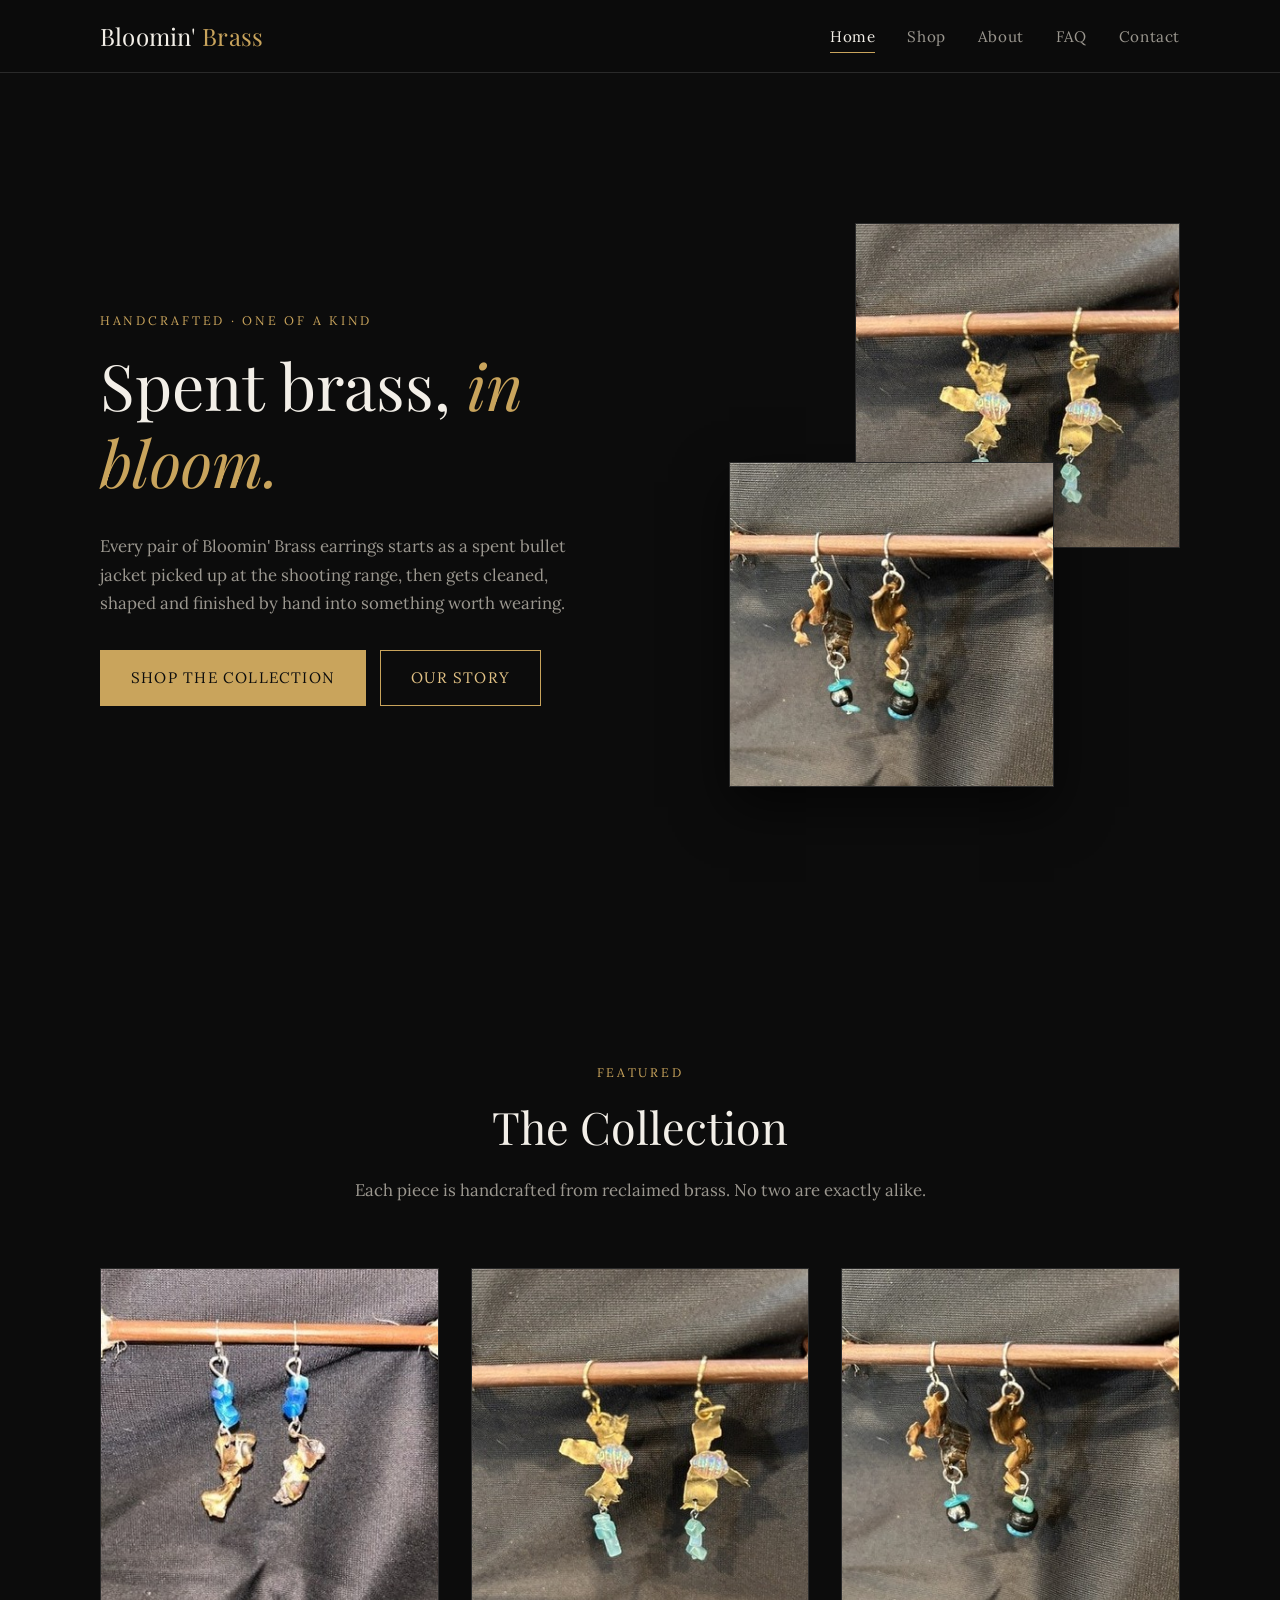
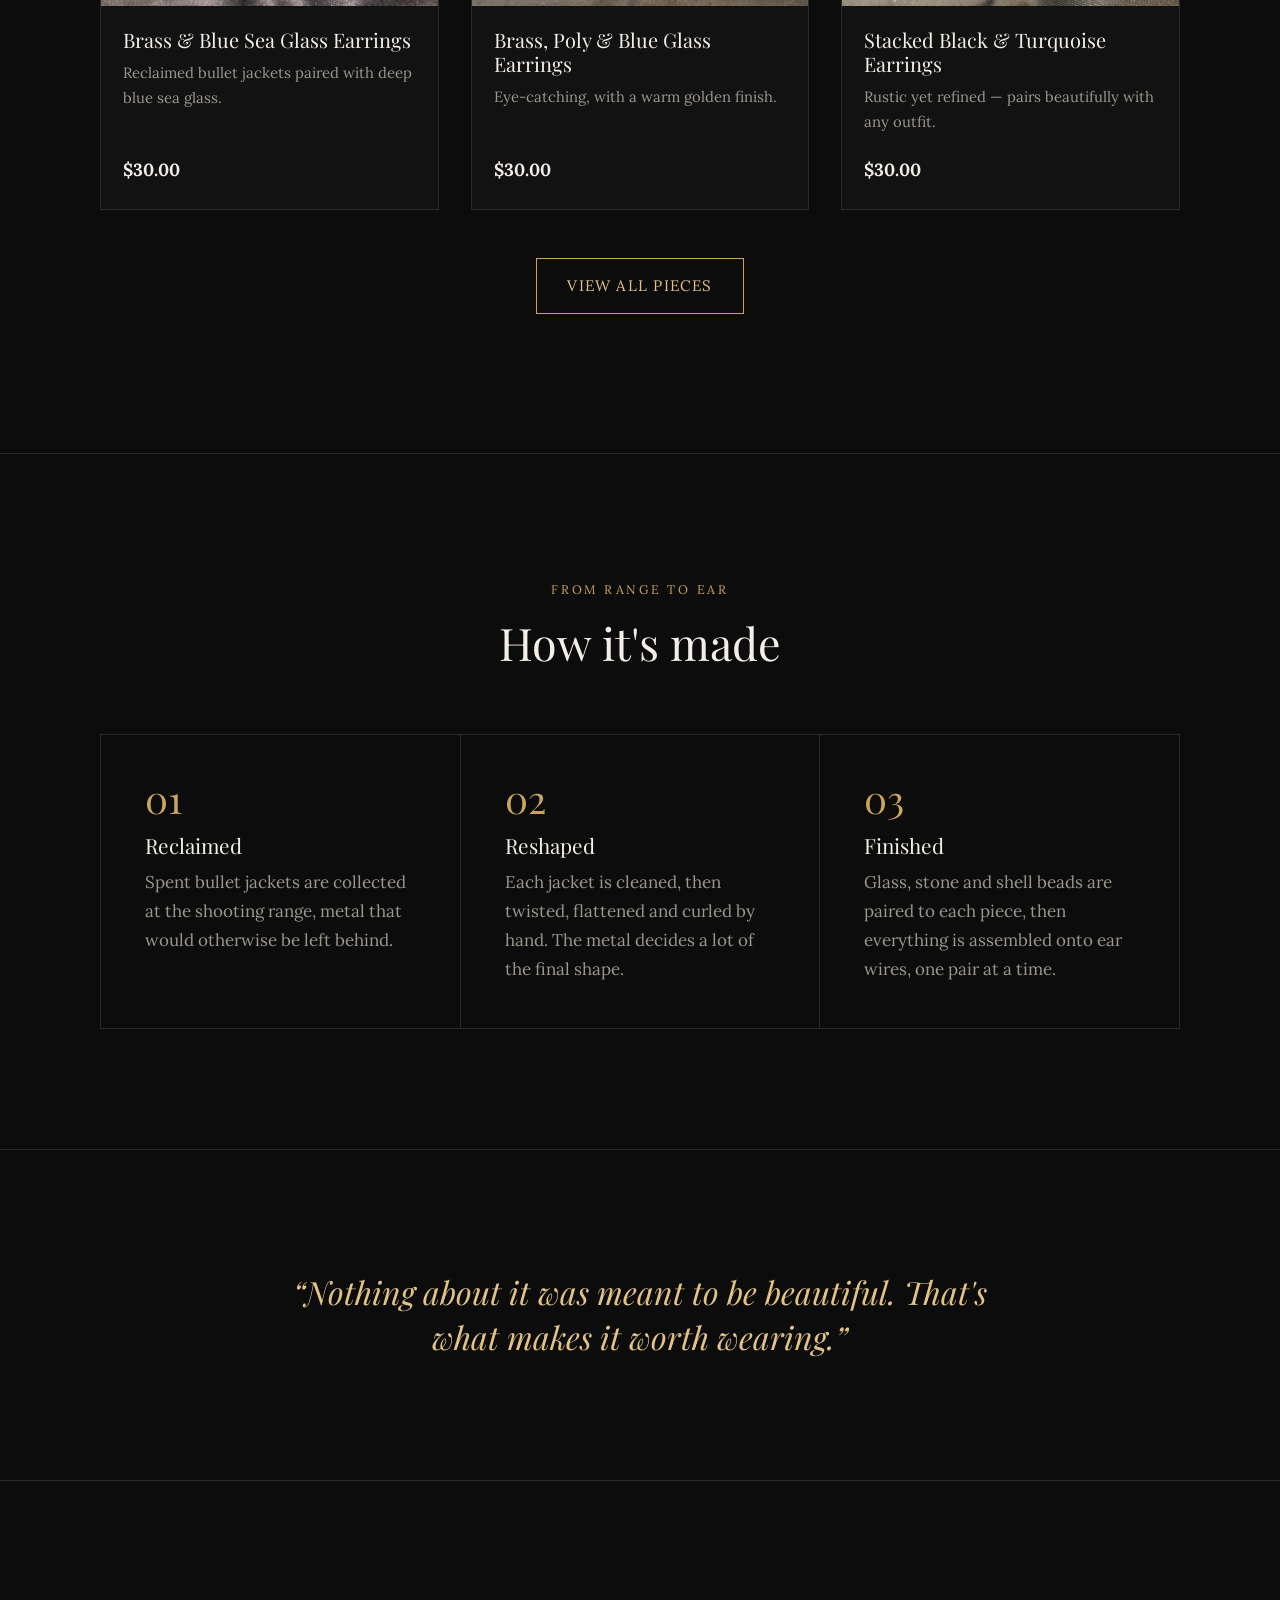
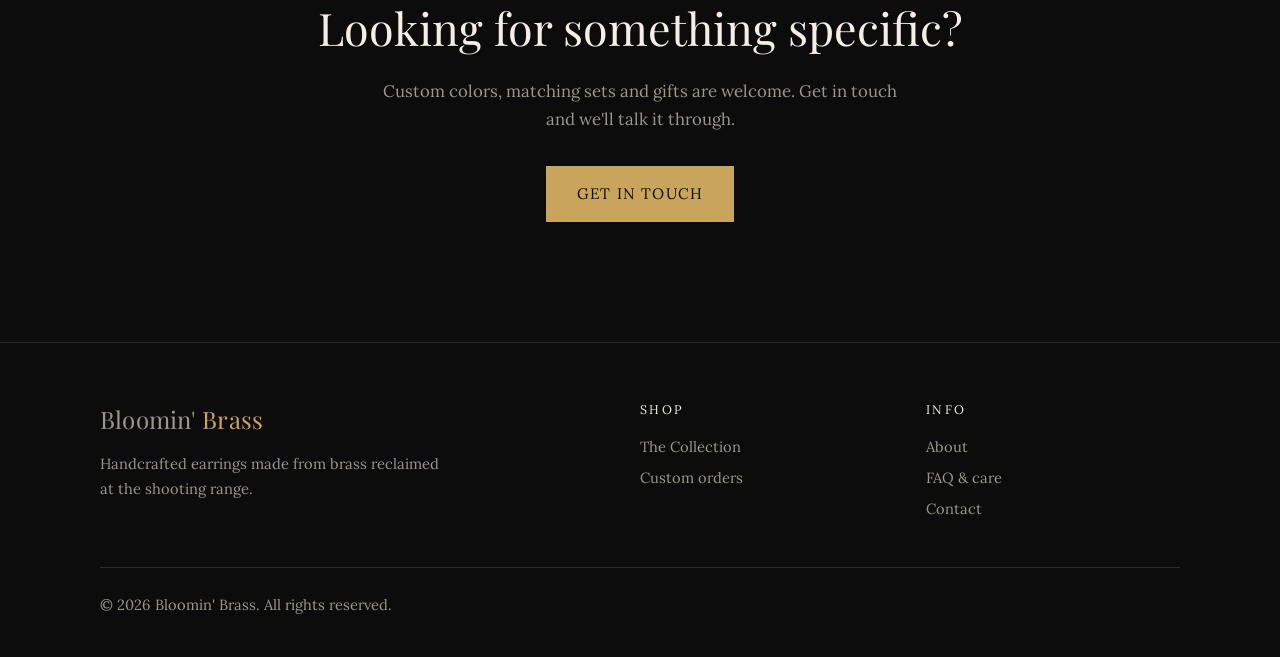
==== index.html @ 8e5ceb65 "Initial site: home, shop, product, about, FAQ and contact pages" ====
<!doctype html>
<html lang="en">
<head>
  <meta charset="utf-8">
  <meta name="viewport" content="width=device-width, initial-scale=1">
  <title>Bloomin' Brass — Earrings from Reclaimed Range Brass</title>
  <meta name="description" content="Handcrafted, one-of-a-kind earrings made from brass reclaimed at the shooting range.">
  <link rel="icon" href="images/favicon.svg" type="image/svg+xml">
  <link rel="preconnect" href="https://fonts.googleapis.com">
  <link rel="preconnect" href="https://fonts.gstatic.com" crossorigin>
  <link href="https://fonts.googleapis.com/css2?family=Lora:ital,wght@0,400;0,700;1,400&family=Playfair+Display:ital@0;1&display=swap" rel="stylesheet">
  <link rel="stylesheet" href="css/styles.css">
</head>
<body>
  <a class="skip-link" href="#main">Skip to content</a>

  <header class="site-header">
    <div class="container">
      <a class="logo" href="index.html">Bloomin' <span>Brass</span></a>
      <button class="nav-toggle" aria-expanded="false" aria-controls="nav-links">Menu</button>
      <nav aria-label="Main">
        <ul class="nav-links" id="nav-links">
          <li><a href="index.html" aria-current="page">Home</a></li>
          <li><a href="shop.html">Shop</a></li>
          <li><a href="about.html">About</a></li>
          <li><a href="faq.html">FAQ</a></li>
          <li><a href="contact.html">Contact</a></li>
        </ul>
      </nav>
    </div>
  </header>

  <main id="main">
    <section class="hero">
      <div class="container">
        <div>
          <span class="eyebrow">Handcrafted · One of a kind</span>
          <h1>Spent brass, <em>in bloom.</em></h1>
          <p class="lead">Every pair of Bloomin' Brass earrings starts as a spent bullet jacket picked up at the shooting range, then gets cleaned, shaped and finished by hand into something worth wearing.</p>
          <div class="hero-actions">
            <a class="btn" href="shop.html">Shop the collection</a>
            <a class="btn btn-outline" href="about.html">Our story</a>
          </div>
        </div>
        <div class="hero-art" aria-hidden="true">
          <img src="images/products/poly-blue-glass.jpg" alt="" width="600" height="600">
          <img src="images/products/black-turquoise.jpg" alt="" width="600" height="600">
        </div>
      </div>
    </section>

    <section class="section">
      <div class="container">
        <div class="section-head">
          <span class="eyebrow">Featured</span>
          <h2>The Collection</h2>
          <p class="lead">Each piece is handcrafted from reclaimed brass. No two are exactly alike.</p>
        </div>
        <div class="product-grid" id="featured-grid"></div>
        <p style="text-align:center;margin-top:48px"><a class="btn btn-outline" href="shop.html">View all pieces</a></p>
      </div>
    </section>

    <section class="section">
      <div class="container">
        <div class="section-head">
          <span class="eyebrow">From range to ear</span>
          <h2>How it's made</h2>
        </div>
        <div class="steps">
          <div class="step">
            <span class="step-num">01</span>
            <h3>Reclaimed</h3>
            <p>Spent bullet jackets are collected at the shooting range, metal that would otherwise be left behind.</p>
          </div>
          <div class="step">
            <span class="step-num">02</span>
            <h3>Reshaped</h3>
            <p>Each jacket is cleaned, then twisted, flattened and curled by hand. The metal decides a lot of the final shape.</p>
          </div>
          <div class="step">
            <span class="step-num">03</span>
            <h3>Finished</h3>
            <p>Glass, stone and shell beads are paired to each piece, then everything is assembled onto ear wires, one pair at a time.</p>
          </div>
        </div>
      </div>
    </section>

    <section class="section">
      <div class="container">
        <p class="pull-quote">“Nothing about it was meant to be beautiful. That's what makes it worth wearing.”</p>
      </div>
    </section>

    <section class="section cta-band">
      <div class="container">
        <h2>Looking for something specific?</h2>
        <p class="lead">Custom colors, matching sets and gifts are welcome. Get in touch and we'll talk it through.</p>
        <a class="btn" href="contact.html">Get in touch</a>
      </div>
    </section>
  </main>

  <footer class="site-footer">
    <div class="container">
      <div class="footer-grid">
        <div>
          <a class="logo" href="index.html">Bloomin' <span>Brass</span></a>
          <p style="margin-top:12px;max-width:340px">Handcrafted earrings made from brass reclaimed at the shooting range.</p>
        </div>
        <div>
          <h4>Shop</h4>
          <ul>
            <li><a href="shop.html">The Collection</a></li>
            <li><a href="contact.html">Custom orders</a></li>
          </ul>
        </div>
        <div>
          <h4>Info</h4>
          <ul>
            <li><a href="about.html">About</a></li>
            <li><a href="faq.html">FAQ &amp; care</a></li>
            <li><a href="contact.html">Contact</a></li>
          </ul>
        </div>
      </div>
      <div class="footer-bottom">© <span data-year></span> Bloomin' Brass. All rights reserved.</div>
    </div>
  </footer>

  <script src="js/products.js"></script>
  <script src="js/main.js"></script>
</body>
</html>
---- css/styles.css ----
/* Bloomin' Brass — site styles */

:root {
  --bg: #0c0c0c;
  --surface: #121212;
  --surface-2: #181818;
  --border: #2a2a2a;
  --text: #f3efe8;
  --muted: #9b978f;
  --brass: #c9a45c;
  --brass-light: #e2c285;
  --brass-dark: #8f7236;

  --font-display: "Playfair Display", Georgia, "Times New Roman", serif;
  --font-body: "Lora", Georgia, "Times New Roman", serif;

  --max: 1160px;
  --gutter: clamp(16px, 4vw, 40px);
  --radius: 2px;
}

*,
*::before,
*::after { box-sizing: border-box; }

html { scroll-behavior: smooth; }

body {
  margin: 0;
  background: var(--bg);
  color: var(--text);
  font-family: var(--font-body);
  font-size: 17px;
  line-height: 1.7;
  -webkit-font-smoothing: antialiased;
}

img { max-width: 100%; display: block; }

a { color: var(--brass-light); text-decoration: none; }
a:hover { color: var(--text); }

h1, h2, h3 {
  font-family: var(--font-display);
  font-weight: 400;
  line-height: 1.2;
  margin: 0 0 0.5em;
}
h1 { font-size: clamp(2.4rem, 6vw, 4rem); }
h2 { font-size: clamp(1.9rem, 4vw, 2.8rem); }
h3 { font-size: 1.3rem; }

p { margin: 0 0 1.1em; }

.container {
  width: 100%;
  max-width: var(--max);
  margin: 0 auto;
  padding: 0 var(--gutter);
}

.eyebrow {
  display: inline-block;
  font-size: 0.78rem;
  letter-spacing: 0.22em;
  text-transform: uppercase;
  color: var(--brass);
  margin-bottom: 1rem;
}

.lead { color: var(--muted); font-size: 1.05rem; }

.skip-link {
  position: absolute;
  left: -9999px;
}
.skip-link:focus {
  left: 16px; top: 16px;
  background: var(--brass); color: var(--bg);
  padding: 8px 14px; z-index: 100;
}

:focus-visible { outline: 2px solid var(--brass); outline-offset: 3px; }

/* ---------- Header ---------- */

.site-header {
  position: sticky;
  top: 0;
  z-index: 50;
  background: rgba(12, 12, 12, 0.92);
  backdrop-filter: blur(8px);
  border-bottom: 1px solid var(--border);
}
.site-header .container {
  display: flex;
  align-items: center;
  justify-content: space-between;
  min-height: 72px;
}

.logo {
  margin-right: auto;
  font-family: var(--font-display);
  font-size: 1.5rem;
  color: var(--text);
  letter-spacing: 0.01em;
}
.logo span { color: var(--brass); }
.logo:hover { color: var(--text); }

.nav-links {
  display: flex;
  gap: 2rem;
  list-style: none;
  margin: 0;
  padding: 0;
}
.nav-links a {
  color: var(--muted);
  font-size: 0.95rem;
  letter-spacing: 0.04em;
  padding: 6px 0;
  border-bottom: 1px solid transparent;
  transition: color 0.2s, border-color 0.2s;
}
.nav-links a:hover,
.nav-links a[aria-current="page"] {
  color: var(--text);
  border-bottom-color: var(--brass);
}

.nav-toggle {
  display: none;
  background: none;
  border: 1px solid var(--border);
  color: var(--text);
  font: inherit;
  font-size: 0.9rem;
  padding: 6px 14px;
  cursor: pointer;
}

@media (max-width: 760px) {
  .nav-toggle { display: block; }
  .nav-links {
    display: none;
    position: absolute;
    top: 72px; left: 0; right: 0;
    flex-direction: column;
    gap: 0;
    background: var(--bg);
    border-bottom: 1px solid var(--border);
  }
  .nav-links.open { display: flex; }
  .nav-links a {
    display: block;
    padding: 14px var(--gutter);
    border-bottom: 1px solid var(--border);
  }
  .nav-links a[aria-current="page"] { border-bottom-color: var(--border); color: var(--brass-light); }
}

/* ---------- Buttons ---------- */

.btn {
  display: inline-block;
  font-family: var(--font-body);
  font-size: 0.95rem;
  letter-spacing: 0.08em;
  text-transform: uppercase;
  padding: 14px 30px;
  border: 1px solid var(--brass);
  background: var(--brass);
  color: var(--bg);
  cursor: pointer;
  transition: background 0.2s, color 0.2s, border-color 0.2s;
}
.btn:hover { background: var(--brass-light); border-color: var(--brass-light); color: var(--bg); }

.btn-outline { background: transparent; color: var(--brass-light); }
.btn-outline:hover { background: var(--brass); color: var(--bg); }

.btn[aria-disabled="true"] {
  background: transparent;
  border-color: var(--border);
  color: var(--muted);
  cursor: default;
}

/* ---------- Sections ---------- */

.section { padding: clamp(64px, 10vw, 120px) 0; }
.section + .section { border-top: 1px solid var(--border); }

.section-head {
  text-align: center;
  max-width: 640px;
  margin: 0 auto clamp(40px, 6vw, 64px);
}

.page-head {
  padding: clamp(56px, 9vw, 104px) 0 clamp(32px, 5vw, 56px);
  text-align: center;
}
.page-head p { max-width: 620px; margin: 0 auto; }

/* ---------- Hero ---------- */

.hero {
  position: relative;
  padding: clamp(72px, 12vw, 150px) 0;
  overflow: hidden;
}
.hero .container {
  display: grid;
  grid-template-columns: 1.1fr 0.9fr;
  gap: clamp(32px, 6vw, 80px);
  align-items: center;
}
.hero h1 em { color: var(--brass); font-style: italic; }
.hero .lead { max-width: 480px; margin-bottom: 2rem; }
.hero-actions { display: flex; gap: 14px; flex-wrap: wrap; }

.hero-art {
  position: relative;
  aspect-ratio: 4 / 5;
}
.hero-art img {
  position: absolute;
  width: 72%;
  height: auto;
  aspect-ratio: 1;
  object-fit: cover;
  border: 1px solid var(--border);
}
.hero-art img:nth-child(1) { top: 0; right: 0; }
.hero-art img:nth-child(2) { bottom: 0; left: 0; box-shadow: 0 20px 50px rgba(0, 0, 0, 0.6); }

@media (max-width: 860px) {
  .hero .container { grid-template-columns: 1fr; }
  .hero-art { max-width: 420px; width: 100%; margin: 0 auto; }
}

/* ---------- Story strip (home) ---------- */

.steps {
  display: grid;
  grid-template-columns: repeat(3, 1fr);
  gap: 1px;
  background: var(--border);
  border: 1px solid var(--border);
}
.step {
  background: var(--bg);
  padding: clamp(28px, 4vw, 44px);
}
.step-num {
  font-family: var(--font-display);
  font-size: 2.4rem;
  color: var(--brass);
  line-height: 1;
  display: block;
  margin-bottom: 1rem;
}
.step p { color: var(--muted); margin: 0; }

@media (max-width: 760px) {
  .steps { grid-template-columns: 1fr; }
}

/* ---------- Product grid ---------- */

.product-grid {
  display: grid;
  grid-template-columns: repeat(auto-fill, minmax(280px, 1fr));
  gap: 32px;
}

.product-card {
  display: flex;
  flex-direction: column;
  background: var(--surface);
  border: 1px solid var(--border);
  color: var(--text);
  transition: border-color 0.25s, transform 0.25s;
}
.product-card:hover { border-color: var(--brass-dark); transform: translateY(-3px); color: var(--text); }

.product-card .img-wrap { position: relative; aspect-ratio: 1; overflow: hidden; }
.product-card img { width: 100%; height: 100%; object-fit: cover; transition: transform 0.5s; }
.product-card:hover img { transform: scale(1.04); }

.product-card .body {
  display: flex;
  flex-direction: column;
  flex: 1;
  padding: 22px 22px 24px;
}
.product-card h3 { font-size: 1.25rem; margin-bottom: 0.4em; }
.product-card p { color: var(--muted); font-size: 0.93rem; margin-bottom: 1.4em; }
.product-card .price {
  margin-top: auto;
  font-weight: 700;
  font-size: 1.1rem;
}

.badge {
  position: absolute;
  top: 14px; left: 14px;
  background: var(--bg);
  color: var(--muted);
  border: 1px solid var(--border);
  font-size: 0.72rem;
  letter-spacing: 0.18em;
  text-transform: uppercase;
  padding: 4px 10px;
}
.is-sold img { filter: grayscale(0.7) brightness(0.6); }

/* ---------- Product detail ---------- */

.product-detail {
  display: grid;
  grid-template-columns: 1fr 1fr;
  gap: clamp(32px, 6vw, 72px);
  align-items: start;
  padding: clamp(40px, 7vw, 80px) 0 clamp(64px, 10vw, 120px);
}
.product-detail .photo {
  border: 1px solid var(--border);
  aspect-ratio: 1;
  overflow: hidden;
}
.product-detail .photo img { width: 100%; height: 100%; object-fit: cover; }
.product-detail .price { font-size: 1.5rem; font-weight: 700; margin-bottom: 1.5rem; }
.product-detail .desc { color: var(--muted); }

.specs {
  list-style: none;
  margin: 2rem 0;
  padding: 0;
  border-top: 1px solid var(--border);
}
.specs li {
  display: flex;
  justify-content: space-between;
  gap: 1rem;
  padding: 12px 0;
  border-bottom: 1px solid var(--border);
  font-size: 0.95rem;
}
.specs li span:first-child { color: var(--muted); }

.breadcrumb { font-size: 0.9rem; color: var(--muted); padding-top: 32px; }
.breadcrumb a { color: var(--muted); }
.breadcrumb a:hover { color: var(--text); }

.note { font-size: 0.88rem; color: var(--muted); margin-top: 1rem; }

@media (max-width: 760px) {
  .product-detail { grid-template-columns: 1fr; }
}

/* ---------- Prose / about ---------- */

.prose { max-width: 700px; margin: 0 auto; }
.prose p { color: #d4d0c8; }
.prose h2 { margin-top: 1.6em; font-size: clamp(1.6rem, 3vw, 2.1rem); }

.split {
  display: grid;
  grid-template-columns: 1fr 1fr;
  gap: clamp(32px, 6vw, 72px);
  align-items: center;
}
.split img { border: 1px solid var(--border); aspect-ratio: 1; object-fit: cover; width: 100%; height: auto; }
@media (max-width: 760px) { .split { grid-template-columns: 1fr; } }

.pull-quote {
  font-family: var(--font-display);
  font-style: italic;
  font-size: clamp(1.4rem, 3vw, 2rem);
  line-height: 1.4;
  color: var(--brass-light);
  text-align: center;
  max-width: 760px;
  margin: 0 auto;
}

/* ---------- FAQ ---------- */

.faq { max-width: 760px; margin: 0 auto; }
.faq h2 { font-size: 1.6rem; margin: 2.5rem 0 1rem; color: var(--brass-light); }
.faq details {
  border-bottom: 1px solid var(--border);
  padding: 4px 0;
}
.faq details:first-of-type { border-top: 1px solid var(--border); }
.faq summary {
  cursor: pointer;
  list-style: none;
  font-family: var(--font-display);
  font-size: 1.15rem;
  padding: 16px 32px 16px 0;
  position: relative;
}
.faq summary::-webkit-details-marker { display: none; }
.faq summary::after {
  content: "+";
  position: absolute;
  right: 4px; top: 12px;
  color: var(--brass);
  font-size: 1.4rem;
}
.faq details[open] summary::after { content: "\2013"; }
.faq details p { color: var(--muted); padding-right: 32px; }

/* ---------- Contact ---------- */

.contact-grid {
  display: grid;
  grid-template-columns: 1fr 1fr;
  gap: clamp(32px, 6vw, 72px);
  max-width: 960px;
  margin: 0 auto;
}
@media (max-width: 760px) { .contact-grid { grid-template-columns: 1fr; } }

.form-row { margin-bottom: 18px; }
.form-row label {
  display: block;
  font-size: 0.85rem;
  letter-spacing: 0.08em;
  text-transform: uppercase;
  color: var(--muted);
  margin-bottom: 6px;
}
.form-row input,
.form-row select,
.form-row textarea {
  width: 100%;
  background: var(--surface);
  border: 1px solid var(--border);
  color: var(--text);
  font: inherit;
  padding: 12px 14px;
  border-radius: var(--radius);
}
.form-row input:focus,
.form-row select:focus,
.form-row textarea:focus { outline: none; border-color: var(--brass); }
.form-row textarea { min-height: 150px; resize: vertical; }

.contact-card {
  background: var(--surface);
  border: 1px solid var(--border);
  padding: 32px;
}
.contact-card h3 { color: var(--brass-light); }
.contact-card p { color: var(--muted); }

/* ---------- CTA band ---------- */

.cta-band { text-align: center; }
.cta-band p { max-width: 540px; margin: 0 auto 2rem; }

/* ---------- Footer ---------- */

.site-footer {
  border-top: 1px solid var(--border);
  padding: 56px 0 40px;
  color: var(--muted);
  font-size: 0.92rem;
}
.footer-grid {
  display: grid;
  grid-template-columns: 2fr 1fr 1fr;
  gap: 32px;
  margin-bottom: 40px;
}
.footer-grid h4 {
  font-family: var(--font-body);
  font-weight: 400;
  font-size: 0.78rem;
  letter-spacing: 0.2em;
  text-transform: uppercase;
  color: var(--text);
  margin: 0 0 14px;
}
.footer-grid ul { list-style: none; margin: 0; padding: 0; }
.footer-grid li { margin-bottom: 6px; }
.footer-grid a { color: var(--muted); }
.footer-grid a:hover { color: var(--brass-light); }
.footer-bottom { border-top: 1px solid var(--border); padding-top: 24px; }

@media (max-width: 760px) {
  .footer-grid { grid-template-columns: 1fr 1fr; }
  .footer-grid > :first-child { grid-column: 1 / -1; }
}
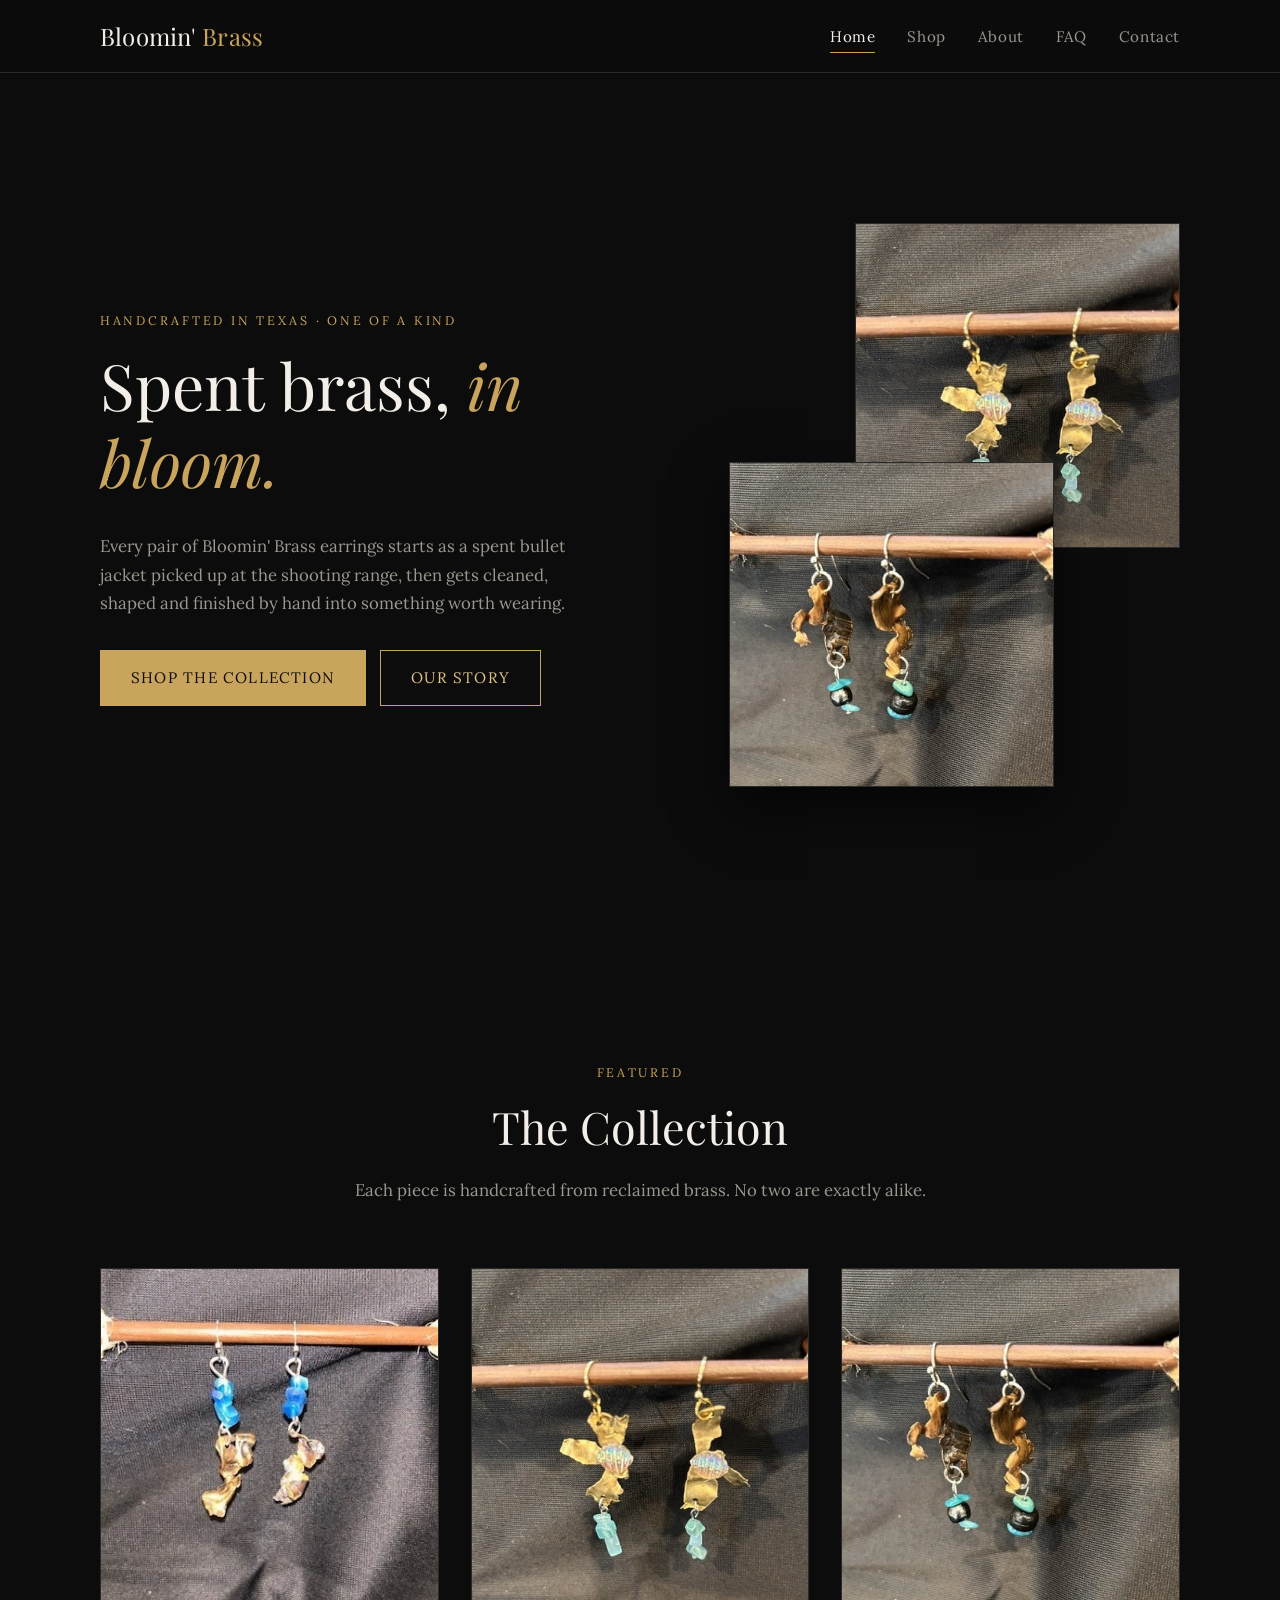
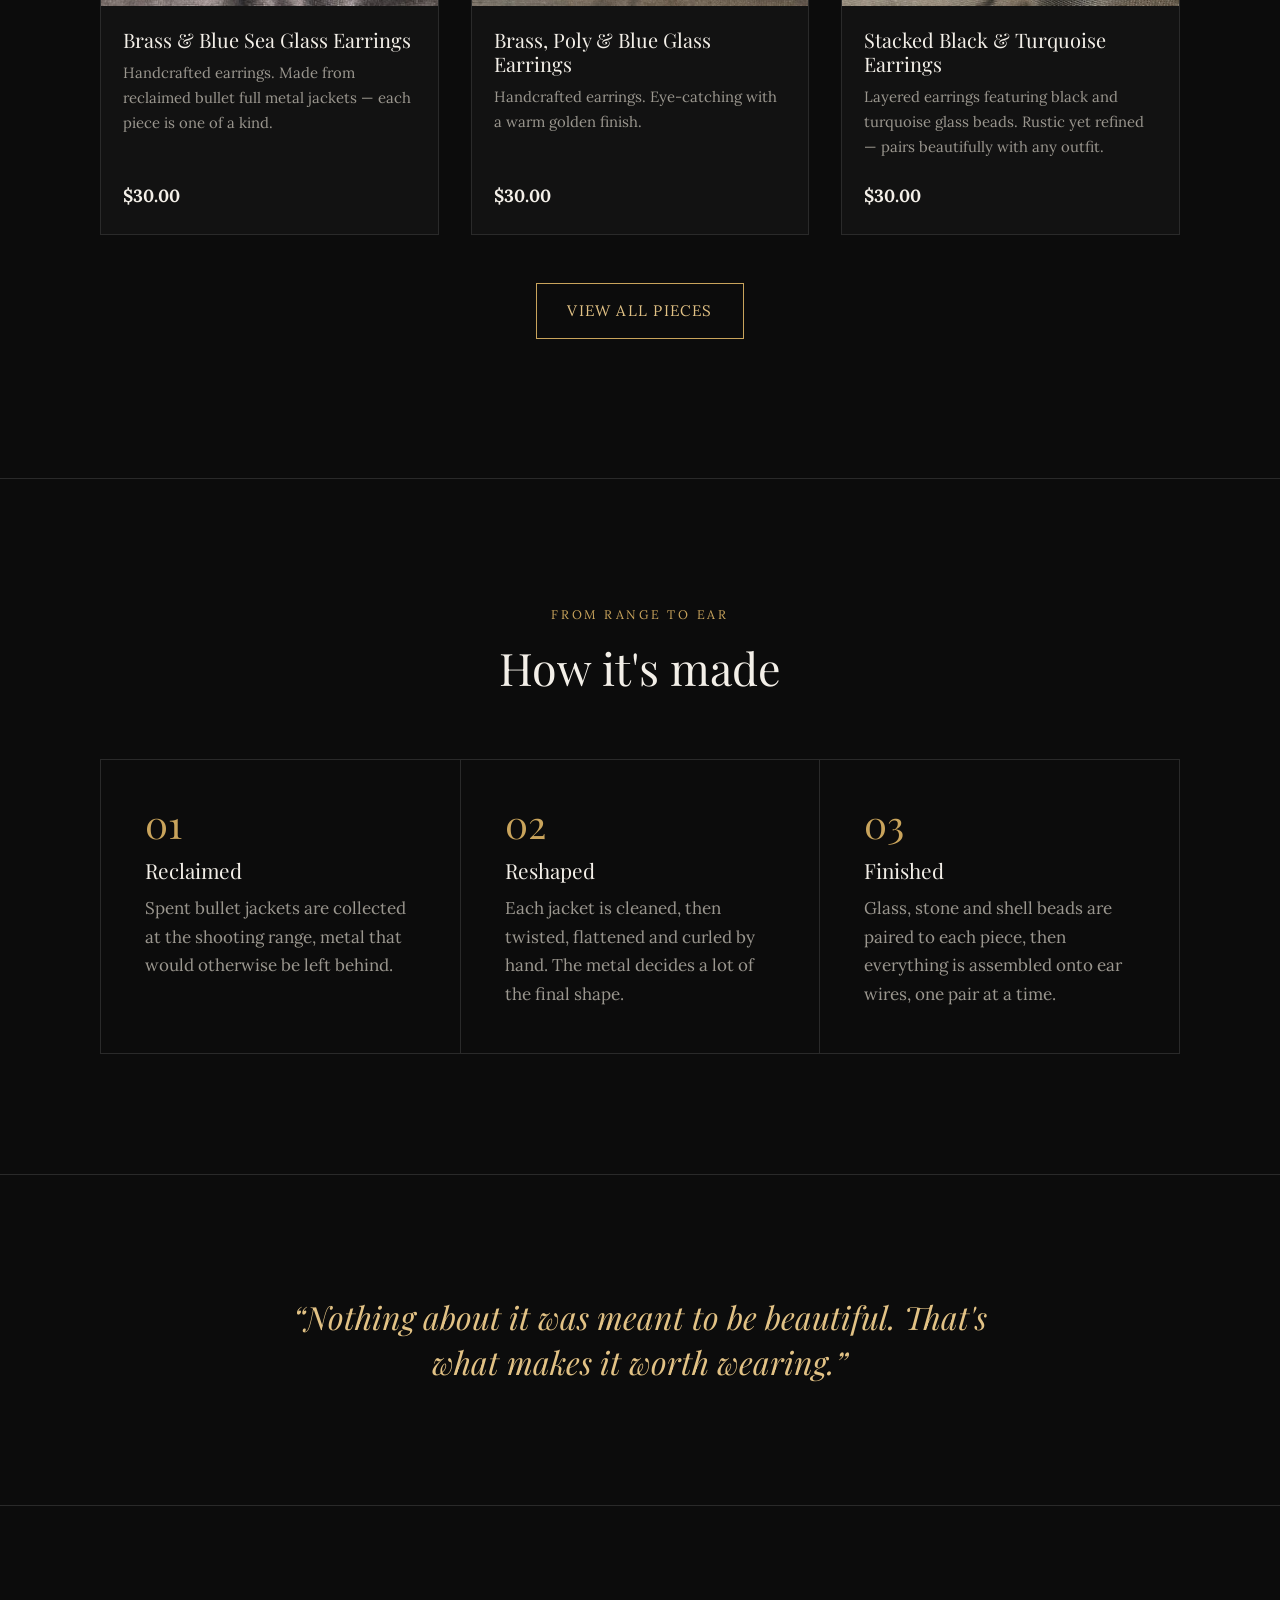
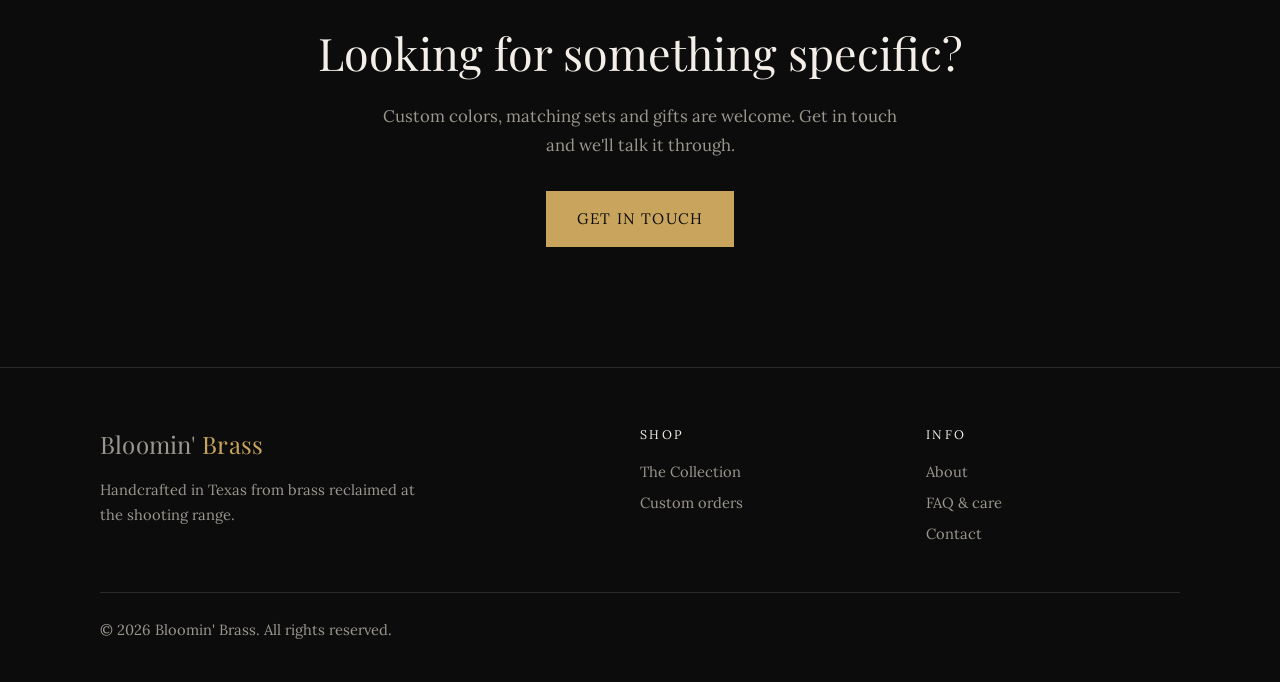
==== commit 71e53958: "Use brass in all product names; mention Texas" ====
--- a/index.html
+++ b/index.html
@@ -3,8 +3,8 @@
 <head>
   <meta charset="utf-8">
   <meta name="viewport" content="width=device-width, initial-scale=1">
-  <title>Bloomin' Brass — Earrings from Reclaimed Range Brass</title>
-  <meta name="description" content="Handcrafted, one-of-a-kind earrings made from brass reclaimed at the shooting range.">
+  <title>Bloomin' Brass — Handcrafted Texas Earrings from Reclaimed Brass</title>
+  <meta name="description" content="One-of-a-kind earrings handcrafted in Texas from brass reclaimed at the shooting range.">
   <link rel="icon" href="images/favicon.svg" type="image/svg+xml">
   <link rel="preconnect" href="https://fonts.googleapis.com">
   <link rel="preconnect" href="https://fonts.gstatic.com" crossorigin>
@@ -34,7 +34,7 @@
     <section class="hero">
       <div class="container">
         <div>
-          <span class="eyebrow">Handcrafted · One of a kind</span>
+          <span class="eyebrow">Handcrafted in Texas · One of a kind</span>
           <h1>Spent brass, <em>in bloom.</em></h1>
           <p class="lead">Every pair of Bloomin' Brass earrings starts as a spent bullet jacket picked up at the shooting range, then gets cleaned, shaped and finished by hand into something worth wearing.</p>
           <div class="hero-actions">
@@ -107,7 +107,7 @@
       <div class="footer-grid">
         <div>
           <a class="logo" href="index.html">Bloomin' <span>Brass</span></a>
-          <p style="margin-top:12px;max-width:340px">Handcrafted earrings made from brass reclaimed at the shooting range.</p>
+          <p style="margin-top:12px;max-width:340px">Handcrafted in Texas from brass reclaimed at the shooting range.</p>
         </div>
         <div>
           <h4>Shop</h4>
--- a/css/styles.css
+++ b/css/styles.css
@@ -367,6 +367,7 @@
 .prose { max-width: 700px; margin: 0 auto; }
 .prose p { color: #d4d0c8; }
 .prose h2 { margin-top: 1.6em; font-size: clamp(1.6rem, 3vw, 2.1rem); }
+.prose .pull-quote { color: var(--brass-light); }
 
 .split {
   display: grid;
